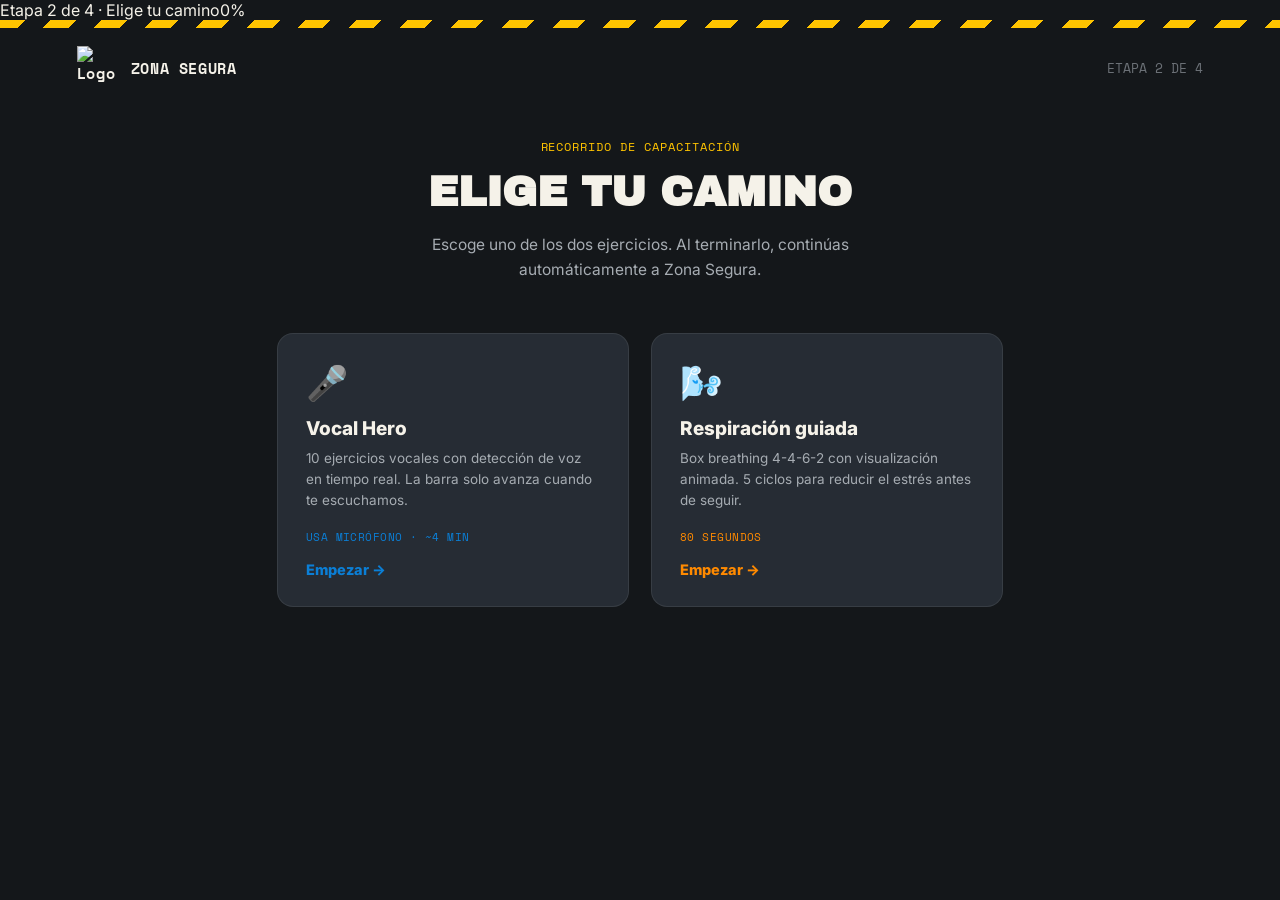
==== games/elegir.html @ a243d44f "feat: add journey engine (progress tracker, player identity, global score)" ====
<!DOCTYPE html>
<html lang="es">
<head>
<meta charset="UTF-8">
<meta name="viewport" content="width=device-width, initial-scale=1.0">
<title>Elige tu camino · Zona Segura</title>
<link rel="icon" type="image/png" href="../assets/images/logo-sena.png" />
<link rel="stylesheet" href="../styles/global-progress.css" />
<style>
@import url('https://fonts.googleapis.com/css2?family=Archivo+Black&family=Inter:wght@400;500;600;700;800&family=Space+Mono:wght@400;700&display=swap');

:root {
  --ink: #14171A;
  --ink-2: #1D2229;
  --ink-3: #262C34;
  --paper: #F5F2E9;
  --green: #39A900;
  --blue: #0B7FD6;
  --orange: #FF8A00;
  --yellow: #FFC400;
  --text-dim: #A6ACB2;
  --text-dim-2: #6B7076;
}

* { box-sizing: border-box; margin: 0; padding: 0; }
html { scroll-behavior: smooth; }
body { font-family: 'Inter', sans-serif; background: var(--ink); color: var(--paper); min-height: 100vh; }
a { color: inherit; text-decoration: none; }

.hazard-rule { height: 8px; width: 100%; background: repeating-linear-gradient(135deg, var(--yellow) 0 18px, var(--ink) 18px 36px); }

.nav { display: flex; align-items: center; justify-content: space-between; padding: 18px 6vw; }
.nav__brand { display: flex; align-items: center; gap: 10px; font-family: 'Space Mono', monospace; font-weight: 700; font-size: 15px; letter-spacing: 0.04em; }
.nav__logo { width: 44px; height: 44px; flex-shrink: 0; object-fit: contain; }
.nav__step { font-family: 'Space Mono', monospace; font-size: 12.5px; color: var(--text-dim-2); }

.wrap { max-width: 880px; margin: 0 auto; padding: 30px 6vw 100px; text-align: center; }

.eyebrow { font-family: 'Space Mono', monospace; font-size: 12px; letter-spacing: 0.08em; text-transform: uppercase; color: var(--yellow); margin-bottom: 14px; }
.title { font-family: 'Archivo Black', sans-serif; font-size: clamp(28px, 4.5vw, 42px); line-height: 1.1; text-transform: uppercase; }
.subtitle { margin: 18px auto 0; max-width: 520px; font-size: 15.5px; line-height: 1.6; color: var(--text-dim); }

.choices { margin-top: 50px; display: grid; grid-template-columns: repeat(2, minmax(0, 1fr)); gap: 22px; text-align: left; }

.choice { display: flex; flex-direction: column; background: var(--ink-3); border: 1px solid rgba(255,255,255,0.08); border-radius: 16px; padding: 28px; transition: transform 0.15s ease, border-color 0.15s ease; }
.choice:hover { transform: translateY(-3px); border-color: rgba(255,255,255,0.2); }

.choice__icon { font-size: 34px; margin-bottom: 14px; }
.choice__title { font-size: 19px; font-weight: 800; margin-bottom: 8px; }
.choice__text { font-size: 13.5px; line-height: 1.55; color: var(--text-dim); flex-grow: 1; }
.choice__tag { margin-top: 18px; font-family: 'Space Mono', monospace; font-size: 11px; letter-spacing: 0.04em; text-transform: uppercase; }

.choice.is-blue .choice__tag { color: var(--blue); }
.choice.is-orange .choice__tag { color: var(--orange); }

.choice__cta { margin-top: 16px; display: inline-flex; align-items: center; gap: 8px; font-weight: 800; font-size: 14.5px; }
.choice.is-blue .choice__cta { color: var(--blue); }
.choice.is-orange .choice__cta { color: var(--orange); }

@media (max-width: 640px) {
  .choices { grid-template-columns: 1fr; }
}
</style>
</head>
<body data-progress-stage="actividad">

<div class="hazard-rule"></div>

<nav class="nav">
  <div class="nav__brand">
    <img src="../assets/images/logo-sena.png" alt="Logo SENA" class="nav__logo" />
    ZONA SEGURA
  </div>
  <span class="nav__step">ETAPA 2 DE 4</span>
</nav>

<main class="wrap">
  <p class="eyebrow">Recorrido de capacitación</p>
  <h1 class="title">Elige tu camino</h1>
  <p class="subtitle">Escoge uno de los dos ejercicios. Al terminarlo, continúas automáticamente a Zona Segura.</p>

  <div class="choices">
    <a class="choice is-blue" href="vocal-hero.html">
      <div class="choice__icon" aria-hidden="true">🎤</div>
      <h2 class="choice__title">Vocal Hero</h2>
      <p class="choice__text">10 ejercicios vocales con detección de voz en tiempo real. La barra solo avanza cuando te escuchamos.</p>
      <span class="choice__tag">Usa micrófono · ~4 min</span>
      <span class="choice__cta">Empezar →</span>
    </a>

    <a class="choice is-orange" href="respiracion-guiada.html">
      <div class="choice__icon" aria-hidden="true">🌬️</div>
      <h2 class="choice__title">Respiración guiada</h2>
      <p class="choice__text">Box breathing 4-4-6-2 con visualización animada. 5 ciclos para reducir el estrés antes de seguir.</p>
      <span class="choice__tag">80 segundos</span>
      <span class="choice__cta">Empezar →</span>
    </a>
  </div>
</main>

<script src="../scripts/global-progress.js" defer></script>
</body>
</html>
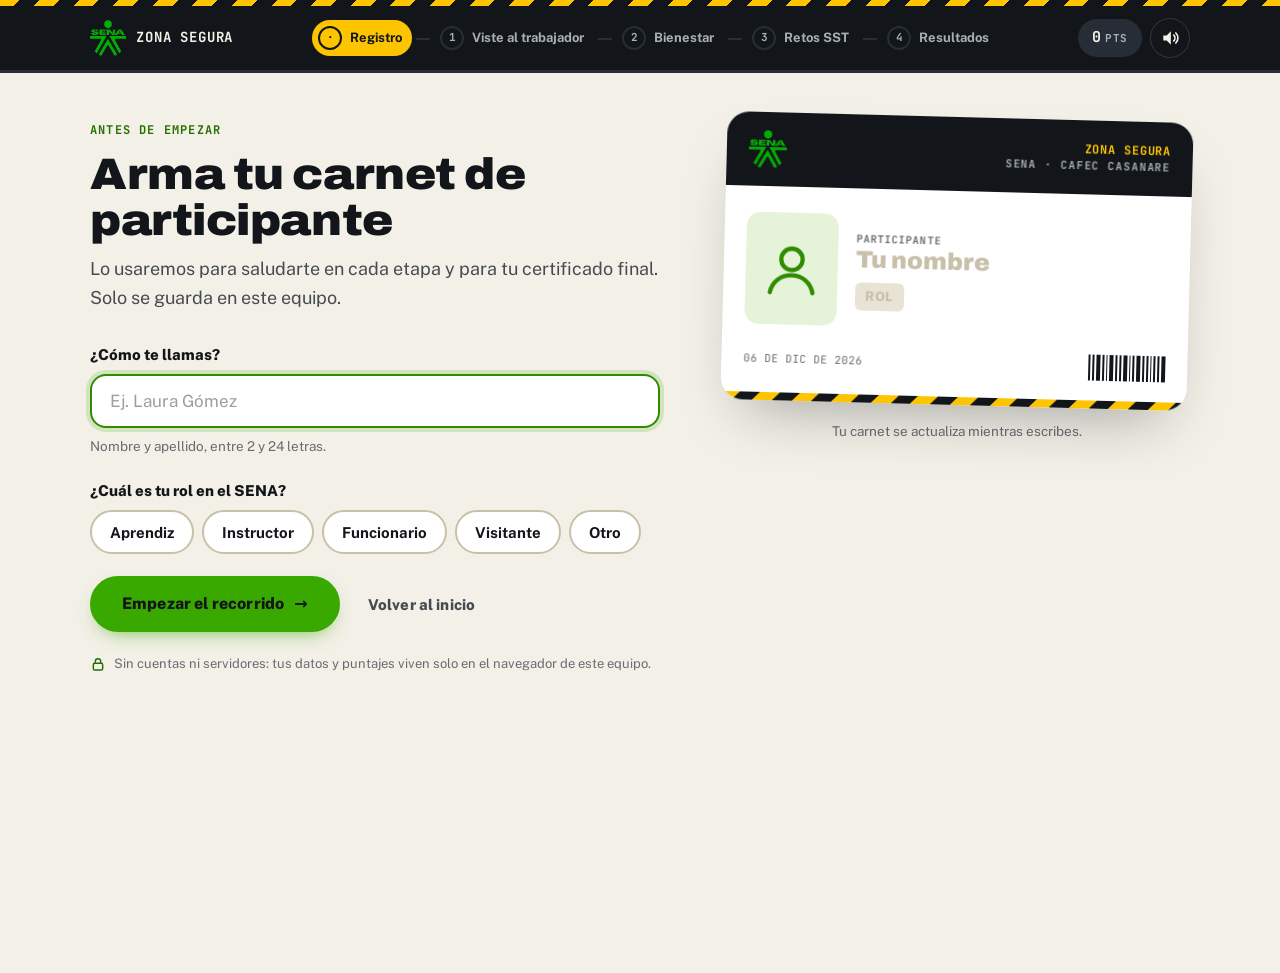
==== commit 0adde8ff: "feat: rediseño completo de la interfaz y la lógica del recorrido Sistema de diseño único, estado cen" ====
--- a/games/elegir.html
+++ b/games/elegir.html
@@ -1,103 +1,55 @@
 <!DOCTYPE html>
-<html lang="es">
+<html lang="es" data-base="../">
 <head>
-<meta charset="UTF-8">
-<meta name="viewport" content="width=device-width, initial-scale=1.0">
-<title>Elige tu camino · Zona Segura</title>
-<link rel="icon" type="image/png" href="../assets/images/logo-sena.png" />
-<link rel="stylesheet" href="../styles/global-progress.css" />
-<style>
-@import url('https://fonts.googleapis.com/css2?family=Archivo+Black&family=Inter:wght@400;500;600;700;800&family=Space+Mono:wght@400;700&display=swap');
+  <meta charset="UTF-8">
+  <meta name="viewport" content="width=device-width, initial-scale=1">
+  <title>Elige tu pausa · Zona Segura</title>
+  <meta name="theme-color" content="#12161b">
+  <link rel="icon" type="image/png" href="../assets/images/logo-sena.png">
+  <link rel="preconnect" href="https://fonts.googleapis.com">
+  <link rel="preconnect" href="https://fonts.gstatic.com" crossorigin>
+  <link rel="stylesheet" href="https://fonts.googleapis.com/css2?family=Archivo:wdth,wght@100..125,700..900&family=JetBrains+Mono:wght@500;700&family=Public+Sans:wght@400;600;700;800&display=swap">
+  <link rel="stylesheet" href="../css/app.css">
+  <link rel="stylesheet" href="../css/bienestar.css">
+</head>
+<body>
+  <div class="page">
+    <main class="page__main" id="main">
+      <span class="eyebrow">Etapa 2 · Bienestar</span>
+      <h1 class="h1" style="margin-top:10px" id="choose-title">Hora de una pausa activa</h1>
+      <p class="lead" style="margin-top:12px;max-width:62ch">El autocuidado también es seguridad. Elige <strong>uno</strong> de los dos ejercicios: ambos valen lo mismo en tu puntaje.</p>
 
-:root {
-  --ink: #14171A;
-  --ink-2: #1D2229;
-  --ink-3: #262C34;
-  --paper: #F5F2E9;
-  --green: #39A900;
-  --blue: #0B7FD6;
-  --orange: #FF8A00;
-  --yellow: #FFC400;
-  --text-dim: #A6ACB2;
-  --text-dim-2: #6B7076;
-}
+      <div class="choices">
+        <a class="card choice" href="vocal-hero.html">
+          <div class="choice__art" aria-hidden="true"><div class="bars"><i></i><i></i><i></i><i></i><i></i><i></i><i></i><i></i><i></i></div></div>
+          <div class="choice__body">
+            <h2 class="h2">Vocal Hero</h2>
+            <p>10 ejercicios cortos para calentar y cuidar tu voz. La barra solo avanza cuando el micrófono te escucha.</p>
+            <div class="choice__meta"><span class="chip chip--yellow">🎤 Usa micrófono</span><span class="chip">~4 min</span></div>
+            <span class="choice__go">Elegir Vocal Hero <svg viewBox="0 0 24 24" fill="none" stroke="currentColor" stroke-width="2.4" stroke-linecap="round" stroke-linejoin="round" aria-hidden="true"><path d="M5 12h14M13 6l6 6-6 6"/></svg></span>
+          </div>
+        </a>
 
-* { box-sizing: border-box; margin: 0; padding: 0; }
-html { scroll-behavior: smooth; }
-body { font-family: 'Inter', sans-serif; background: var(--ink); color: var(--paper); min-height: 100vh; }
-a { color: inherit; text-decoration: none; }
+        <a class="card choice" href="respiracion-guiada.html">
+          <div class="choice__art" aria-hidden="true"><div class="breath-art"></div></div>
+          <div class="choice__body">
+            <h2 class="h2">Respiración guiada</h2>
+            <p>5 ciclos de respiración cuadrada 4-4-6-2 para bajar el estrés antes de los retos finales.</p>
+            <div class="choice__meta"><span class="chip chip--green">🌿 Sin micrófono</span><span class="chip">80 segundos</span></div>
+            <span class="choice__go">Elegir Respiración <svg viewBox="0 0 24 24" fill="none" stroke="currentColor" stroke-width="2.4" stroke-linecap="round" stroke-linejoin="round" aria-hidden="true"><path d="M5 12h14M13 6l6 6-6 6"/></svg></span>
+          </div>
+        </a>
+      </div>
+    </main>
+  </div>
 
-.hazard-rule { height: 8px; width: 100%; background: repeating-linear-gradient(135deg, var(--yellow) 0 18px, var(--ink) 18px 36px); }
-
-.nav { display: flex; align-items: center; justify-content: space-between; padding: 18px 6vw; }
-.nav__brand { display: flex; align-items: center; gap: 10px; font-family: 'Space Mono', monospace; font-weight: 700; font-size: 15px; letter-spacing: 0.04em; }
-.nav__logo { width: 44px; height: 44px; flex-shrink: 0; object-fit: contain; }
-.nav__step { font-family: 'Space Mono', monospace; font-size: 12.5px; color: var(--text-dim-2); }
-
-.wrap { max-width: 880px; margin: 0 auto; padding: 30px 6vw 100px; text-align: center; }
-
-.eyebrow { font-family: 'Space Mono', monospace; font-size: 12px; letter-spacing: 0.08em; text-transform: uppercase; color: var(--yellow); margin-bottom: 14px; }
-.title { font-family: 'Archivo Black', sans-serif; font-size: clamp(28px, 4.5vw, 42px); line-height: 1.1; text-transform: uppercase; }
-.subtitle { margin: 18px auto 0; max-width: 520px; font-size: 15.5px; line-height: 1.6; color: var(--text-dim); }
-
-.choices { margin-top: 50px; display: grid; grid-template-columns: repeat(2, minmax(0, 1fr)); gap: 22px; text-align: left; }
-
-.choice { display: flex; flex-direction: column; background: var(--ink-3); border: 1px solid rgba(255,255,255,0.08); border-radius: 16px; padding: 28px; transition: transform 0.15s ease, border-color 0.15s ease; }
-.choice:hover { transform: translateY(-3px); border-color: rgba(255,255,255,0.2); }
-
-.choice__icon { font-size: 34px; margin-bottom: 14px; }
-.choice__title { font-size: 19px; font-weight: 800; margin-bottom: 8px; }
-.choice__text { font-size: 13.5px; line-height: 1.55; color: var(--text-dim); flex-grow: 1; }
-.choice__tag { margin-top: 18px; font-family: 'Space Mono', monospace; font-size: 11px; letter-spacing: 0.04em; text-transform: uppercase; }
-
-.choice.is-blue .choice__tag { color: var(--blue); }
-.choice.is-orange .choice__tag { color: var(--orange); }
-
-.choice__cta { margin-top: 16px; display: inline-flex; align-items: center; gap: 8px; font-weight: 800; font-size: 14.5px; }
-.choice.is-blue .choice__cta { color: var(--blue); }
-.choice.is-orange .choice__cta { color: var(--orange); }
-
-@media (max-width: 640px) {
-  .choices { grid-template-columns: 1fr; }
-}
-</style>
-</head>
-<body data-progress-stage="actividad">
-
-<div class="hazard-rule"></div>
-
-<nav class="nav">
-  <div class="nav__brand">
-    <img src="../assets/images/logo-sena.png" alt="Logo SENA" class="nav__logo" />
-    ZONA SEGURA
-  </div>
-  <span class="nav__step">ETAPA 2 DE 4</span>
-</nav>
-
-<main class="wrap">
-  <p class="eyebrow">Recorrido de capacitación</p>
-  <h1 class="title">Elige tu camino</h1>
-  <p class="subtitle">Escoge uno de los dos ejercicios. Al terminarlo, continúas automáticamente a Zona Segura.</p>
-
-  <div class="choices">
-    <a class="choice is-blue" href="vocal-hero.html">
-      <div class="choice__icon" aria-hidden="true">🎤</div>
-      <h2 class="choice__title">Vocal Hero</h2>
-      <p class="choice__text">10 ejercicios vocales con detección de voz en tiempo real. La barra solo avanza cuando te escuchamos.</p>
-      <span class="choice__tag">Usa micrófono · ~4 min</span>
-      <span class="choice__cta">Empezar →</span>
-    </a>
-
-    <a class="choice is-orange" href="respiracion-guiada.html">
-      <div class="choice__icon" aria-hidden="true">🌬️</div>
-      <h2 class="choice__title">Respiración guiada</h2>
-      <p class="choice__text">Box breathing 4-4-6-2 con visualización animada. 5 ciclos para reducir el estrés antes de seguir.</p>
-      <span class="choice__tag">80 segundos</span>
-      <span class="choice__cta">Empezar →</span>
-    </a>
-  </div>
-</main>
-
-<script src="../scripts/global-progress.js" defer></script>
+  <script src="../js/core.js"></script>
+  <script>
+    (function () {
+      if (!ZS.journey.mount('bienestar')) return;
+      var p = ZS.store.get().player;
+      if (p) document.getElementById('choose-title').textContent = 'Hora de una pausa activa, ' + p.name.split(' ')[0];
+    })();
+  </script>
 </body>
 </html>
--- a/css/app.css
+++ b/css/app.css
@@ -0,0 +1,558 @@
+/* ==========================================================
+   ZONA SEGURA · Sistema de diseño
+   Un solo lenguaje visual para todo el recorrido:
+   barra superior oscura (identidad SENA + franja de peligro),
+   superficies claras tipo "papel" para jugar y leer.
+   ========================================================== */
+
+:root {
+  /* Tinta y papel */
+  --ink: #12161b;
+  --ink-2: #1b2128;
+  --ink-3: #262d36;
+  --paper: #f3f0e7;
+  --paper-2: #e8e3d4;
+  --card: #ffffff;
+  --line: #ddd6c4;
+  --line-strong: #c9c0aa;
+
+  /* Texto */
+  --text: #12161b;
+  --text-2: #464b51;
+  --text-3: #686c71;
+  --text-inverse: #f3f0e7;
+  --text-inverse-2: #a9afb5;
+
+  /* Marca */
+  --green: #39a900;
+  --green-strong: #2f8c00;
+  --green-ink: #276f00;
+  --green-soft: #e5f3d8;
+  --yellow: #ffc400;
+  --yellow-soft: #fff3c7;
+  --yellow-ink: #7a5a00;
+
+  /* Estados */
+  --danger: #d1402f;
+  --danger-ink: #a12d1f;
+  --danger-soft: #fbe2dd;
+  --info: #0b6fbf;
+  --info-soft: #ddeefb;
+
+  /* Ejes SST (coinciden con sus íconos) */
+  --eje-mental: #23955a;
+  --eje-mental-soft: #dff3e8;
+  --eje-medicina: #0b6fbf;
+  --eje-medicina-soft: #ddeefb;
+  --eje-higiene: #d9690a;
+  --eje-higiene-soft: #fdead8;
+
+  /* Tipografía */
+  --font-display: 'Archivo', 'Arial Black', system-ui, sans-serif;
+  --font-body: 'Public Sans', system-ui, -apple-system, 'Segoe UI', sans-serif;
+  --font-mono: 'JetBrains Mono', ui-monospace, 'Cascadia Mono', Consolas, monospace;
+
+  /* Forma */
+  --r-sm: 10px;
+  --r-md: 16px;
+  --r-lg: 24px;
+  --r-pill: 999px;
+  --shadow-sm: 0 1px 2px rgba(18, 22, 27, 0.06), 0 1px 1px rgba(18, 22, 27, 0.04);
+  --shadow-md: 0 10px 30px -12px rgba(18, 22, 27, 0.22), 0 2px 6px rgba(18, 22, 27, 0.05);
+  --shadow-lg: 0 30px 60px -24px rgba(18, 22, 27, 0.35);
+  --ring: 0 0 0 3px var(--card), 0 0 0 5px var(--green-strong);
+
+  --topbar-h: 64px;
+  --gutter: clamp(16px, 4vw, 40px);
+  --maxw: 1180px;
+  --ease-out: cubic-bezier(0.22, 1, 0.36, 1);
+  --ease-expo: cubic-bezier(0.16, 1, 0.3, 1);
+}
+
+/* ---------- Base ---------- */
+*, *::before, *::after { box-sizing: border-box; }
+* { margin: 0; }
+html { -webkit-text-size-adjust: 100%; }
+body {
+  font-family: var(--font-body);
+  font-size: 16px;
+  line-height: 1.55;
+  color: var(--text);
+  background: var(--paper);
+  min-height: 100vh;
+  min-height: 100dvh;
+  -webkit-font-smoothing: antialiased;
+  text-rendering: optimizeLegibility;
+}
+img, svg { display: block; max-width: 100%; }
+button, input { font: inherit; color: inherit; }
+button { cursor: pointer; }
+a { color: inherit; }
+[hidden] { display: none !important; }
+:focus-visible { outline: none; box-shadow: var(--ring); border-radius: var(--r-sm); }
+[tabindex='-1']:focus { outline: none; box-shadow: none; }
+::selection { background: var(--yellow); color: var(--ink); }
+
+.sr-only {
+  position: absolute; width: 1px; height: 1px; padding: 0; margin: -1px;
+  overflow: hidden; clip: rect(0 0 0 0); white-space: nowrap; border: 0;
+}
+.skip-link {
+  position: absolute; left: 12px; top: -60px; z-index: 100;
+  background: var(--yellow); color: var(--ink); font-weight: 800;
+  padding: 10px 16px; border-radius: var(--r-sm); text-decoration: none;
+}
+.skip-link:focus { top: 12px; }
+
+/* ---------- Tipografía ---------- */
+.display {
+  font-family: var(--font-display);
+  font-weight: 900;
+  font-stretch: 112%;
+  line-height: 0.98;
+  letter-spacing: -0.015em;
+  text-transform: uppercase;
+}
+.h1 { font-family: var(--font-display); font-weight: 900; font-stretch: 108%; font-size: clamp(28px, 4.2vw, 44px); line-height: 1.04; letter-spacing: -0.01em; }
+.h2 { font-family: var(--font-display); font-weight: 800; font-stretch: 105%; font-size: clamp(22px, 2.6vw, 28px); line-height: 1.12; }
+.h3 { font-family: var(--font-display); font-weight: 800; font-size: 18px; line-height: 1.2; }
+.lead { font-size: clamp(16px, 1.6vw, 18px); color: var(--text-2); line-height: 1.6; }
+.muted { color: var(--text-3); }
+.eyebrow {
+  font-family: var(--font-mono);
+  font-size: 12px;
+  font-weight: 700;
+  letter-spacing: 0.1em;
+  text-transform: uppercase;
+  color: var(--green-ink);
+}
+.mono { font-family: var(--font-mono); }
+.tabular { font-variant-numeric: tabular-nums; }
+
+/* ---------- Franja de peligro ---------- */
+.hazard {
+  height: 6px;
+  background: repeating-linear-gradient(135deg, var(--yellow) 0 14px, var(--ink) 14px 28px);
+}
+
+/* ---------- Botones ---------- */
+.btn {
+  --btn-bg: var(--card);
+  --btn-fg: var(--text);
+  --btn-bd: var(--line-strong);
+  display: inline-flex;
+  align-items: center;
+  justify-content: center;
+  gap: 10px;
+  min-height: 46px;
+  padding: 0 22px;
+  border-radius: var(--r-pill);
+  border: 2px solid var(--btn-bd);
+  background: var(--btn-bg);
+  color: var(--btn-fg);
+  font-weight: 800;
+  font-size: 15px;
+  letter-spacing: 0.01em;
+  text-decoration: none;
+  white-space: nowrap;
+  user-select: none;
+  transition: transform 0.16s var(--ease-out), background-color 0.16s, border-color 0.16s, box-shadow 0.16s, color 0.16s;
+}
+.btn:hover { transform: translateY(-1px); }
+.btn:active { transform: translateY(1px) scale(0.98); }
+.btn:focus-visible { border-radius: var(--r-pill); }
+.btn[disabled], .btn[aria-disabled='true'] { opacity: 0.45; cursor: not-allowed; transform: none; box-shadow: none; }
+.btn svg { width: 18px; height: 18px; flex-shrink: 0; }
+
+.btn--primary { --btn-bg: var(--green); --btn-fg: var(--ink); --btn-bd: var(--green); box-shadow: 0 8px 20px -10px rgba(57, 169, 0, 0.8); }
+.btn--primary:hover { --btn-bg: #42bd00; --btn-bd: #42bd00; }
+.btn--dark { --btn-bg: var(--ink); --btn-fg: var(--text-inverse); --btn-bd: var(--ink); }
+.btn--dark:hover { --btn-bg: var(--ink-3); --btn-bd: var(--ink-3); }
+.btn--yellow { --btn-bg: var(--yellow); --btn-fg: var(--ink); --btn-bd: var(--yellow); }
+.btn--ghost { --btn-bg: transparent; --btn-bd: transparent; --btn-fg: var(--text-2); padding: 0 14px; }
+.btn--ghost:hover { --btn-bg: var(--paper-2); }
+.btn--lg { min-height: 56px; padding: 0 30px; font-size: 16px; }
+.btn--sm { min-height: 38px; padding: 0 16px; font-size: 14px; }
+.btn--block { width: 100%; }
+
+.icon-btn {
+  display: inline-grid;
+  place-items: center;
+  width: 40px; height: 40px;
+  border-radius: 50%;
+  border: 1px solid rgba(255, 255, 255, 0.14);
+  background: transparent;
+  color: var(--text-inverse);
+  transition: background-color 0.15s;
+}
+.icon-btn:hover { background: rgba(255, 255, 255, 0.08); }
+.icon-btn svg { width: 20px; height: 20px; }
+.icon-btn:focus-visible { border-radius: 50%; box-shadow: 0 0 0 3px var(--ink), 0 0 0 5px var(--yellow); }
+
+/* ---------- Superficies ---------- */
+.card {
+  background: var(--card);
+  border: 1px solid var(--line);
+  border-radius: var(--r-lg);
+  box-shadow: var(--shadow-sm);
+}
+.card--pad { padding: clamp(20px, 3.2vw, 36px); }
+.chip {
+  display: inline-flex; align-items: center; gap: 6px;
+  padding: 5px 12px;
+  border-radius: var(--r-pill);
+  background: var(--paper-2);
+  color: var(--text-2);
+  font-size: 13px; font-weight: 700;
+  white-space: nowrap;
+}
+.chip--green { background: var(--green-soft); color: var(--green-ink); }
+.chip--yellow { background: var(--yellow-soft); color: var(--yellow-ink); }
+.chip--danger { background: var(--danger-soft); color: var(--danger-ink); }
+.chip--info { background: var(--info-soft); color: var(--info); }
+
+/* ---------- Layout de página ---------- */
+.page { min-height: 100vh; min-height: 100dvh; display: flex; flex-direction: column; }
+.page__main { flex: 1; width: 100%; max-width: var(--maxw); margin: 0 auto; padding: clamp(20px, 4vw, 44px) var(--gutter) 64px; }
+.page__main--narrow { max-width: 760px; }
+
+/* ==========================================================
+   BARRA SUPERIOR DEL RECORRIDO
+   ========================================================== */
+.topbar {
+  position: sticky; top: 0; z-index: 50;
+  background: var(--ink);
+  color: var(--text-inverse);
+}
+.topbar__inner {
+  max-width: var(--maxw);
+  margin: 0 auto;
+  height: var(--topbar-h);
+  padding: 0 var(--gutter);
+  display: flex;
+  align-items: center;
+  gap: 18px;
+}
+.brand {
+  display: inline-flex; align-items: center; gap: 10px;
+  text-decoration: none;
+  font-family: var(--font-mono);
+  font-weight: 700; font-size: 14px; letter-spacing: 0.06em;
+  flex-shrink: 0;
+}
+.brand img { width: 36px; height: 36px; object-fit: contain; }
+
+.stepper {
+  flex: 1;
+  display: flex;
+  justify-content: center;
+  list-style: none;
+  padding: 0;
+  gap: 4px;
+  min-width: 0;
+}
+.stepper__item {
+  display: flex; align-items: center; gap: 8px;
+  font-size: 13px; font-weight: 700;
+  color: var(--text-inverse-2);
+  padding: 6px 10px 6px 6px;
+  border-radius: var(--r-pill);
+  white-space: nowrap;
+}
+.stepper { gap: 22px; }
+.stepper__item { position: relative; }
+.stepper__item + .stepper__item::before {
+  content: '';
+  position: absolute;
+  left: -18px; top: 50%;
+  width: 14px; height: 2px;
+  background: var(--ink-3);
+}
+.stepper__dot {
+  width: 24px; height: 24px; border-radius: 50%;
+  display: grid; place-items: center;
+  font-family: var(--font-mono); font-size: 11px;
+  border: 2px solid var(--ink-3);
+  color: var(--text-inverse-2);
+  flex-shrink: 0;
+}
+.stepper__item.is-done { color: var(--text-inverse); }
+.stepper__item.is-done .stepper__dot { background: var(--green); border-color: var(--green); color: var(--ink); }
+.stepper__item.is-done + .stepper__item::before { background: var(--green); }
+.stepper__item.is-current { color: var(--ink); background: var(--yellow); }
+.stepper__item.is-current .stepper__dot { border-color: var(--ink); color: var(--ink); background: transparent; }
+
+.topbar__compact { display: none; flex: 1; min-width: 0; }
+.topbar__compact-label { font-size: 13px; font-weight: 700; white-space: nowrap; overflow: hidden; text-overflow: ellipsis; }
+.topbar__compact-label span { color: var(--text-inverse-2); font-family: var(--font-mono); font-weight: 700; font-size: 11px; letter-spacing: 0.08em; display: block; }
+
+.topbar__tools { display: flex; align-items: center; gap: 8px; flex-shrink: 0; }
+.score-pill {
+  display: inline-flex; align-items: baseline; gap: 4px;
+  padding: 7px 14px;
+  border-radius: var(--r-pill);
+  background: var(--ink-3);
+  font-family: var(--font-mono);
+  font-weight: 700;
+  font-size: 15px;
+  font-variant-numeric: tabular-nums;
+}
+.score-pill small { font-size: 11px; color: var(--text-inverse-2); letter-spacing: 0.06em; }
+.score-pill.is-bump { animation: pill-bump 0.5s var(--ease-expo); }
+@keyframes pill-bump { 40% { transform: scale(1.14); background: var(--green); color: var(--ink); } }
+
+.topbar__progress { height: 3px; background: var(--ink-3); }
+.topbar__progress-fill { height: 100%; background: linear-gradient(90deg, var(--green), var(--yellow)); transform-origin: left; transform: scaleX(var(--p, 0)); transition: transform 0.6s var(--ease-out); }
+
+@media (max-width: 960px) {
+  .stepper { display: none; }
+  .topbar__compact { display: block; }
+  .brand span { display: none; }
+}
+
+/* ==========================================================
+   MÓDULOS: cabecera de módulo, pantallas, HUD
+   ========================================================== */
+.module-head {
+  display: flex; align-items: flex-end; justify-content: space-between;
+  gap: 16px 24px; flex-wrap: wrap;
+  margin-bottom: clamp(18px, 3vw, 28px);
+}
+.module-head__text { min-width: 0; }
+.module-head__text .eyebrow { margin-bottom: 8px; display: block; }
+.module-head__text p { margin-top: 8px; color: var(--text-2); max-width: 60ch; }
+
+.screen { animation: screen-in 0.45s var(--ease-out) both; }
+@keyframes screen-in { from { opacity: 0; transform: translateY(12px); } }
+
+/* Intro de módulo */
+.intro-card {
+  display: grid;
+  grid-template-columns: minmax(0, 1.15fr) minmax(0, 1fr);
+  gap: clamp(20px, 4vw, 48px);
+  align-items: center;
+}
+.intro-card__art {
+  border-radius: var(--r-lg);
+  background: var(--ink);
+  min-height: 300px;
+  position: relative;
+  overflow: hidden;
+  display: grid;
+  place-items: center;
+  color: var(--text-inverse);
+}
+.how {
+  list-style: none; padding: 0;
+  display: grid; gap: 12px;
+  margin: 22px 0 28px;
+  counter-reset: how;
+}
+.how li {
+  counter-increment: how;
+  display: grid;
+  grid-template-columns: 34px 1fr;
+  gap: 12px;
+  align-items: start;
+  color: var(--text-2);
+}
+.how li::before {
+  content: counter(how);
+  width: 34px; height: 34px;
+  border-radius: 50%;
+  background: var(--ink);
+  color: var(--yellow);
+  font-family: var(--font-mono);
+  font-weight: 700;
+  font-size: 14px;
+  display: grid; place-items: center;
+}
+.how strong { color: var(--text); display: block; }
+.actions { display: flex; gap: 12px; flex-wrap: wrap; align-items: center; }
+
+@media (max-width: 820px) {
+  .intro-card { grid-template-columns: 1fr; }
+  .intro-card__art { min-height: 200px; order: -1; }
+}
+
+/* HUD (marcador durante el juego) */
+.hud {
+  display: flex; align-items: center; gap: 10px; flex-wrap: wrap;
+}
+.hud__item {
+  display: flex; flex-direction: column;
+  padding: 8px 16px;
+  background: var(--card);
+  border: 1px solid var(--line);
+  border-radius: var(--r-md);
+  min-width: 86px;
+}
+.hud__label { font-family: var(--font-mono); font-size: 10.5px; font-weight: 700; letter-spacing: 0.1em; text-transform: uppercase; color: var(--text-3); }
+.hud__value { font-family: var(--font-display); font-weight: 800; font-size: 22px; line-height: 1.15; font-variant-numeric: tabular-nums; }
+
+.lives { display: flex; gap: 3px; }
+.lives svg { width: 20px; height: 20px; color: var(--danger); transition: transform 0.3s var(--ease-expo), opacity 0.3s, color 0.3s; }
+.lives svg.is-lost { color: var(--line-strong); opacity: 0.55; transform: scale(0.82); }
+.lives svg.is-losing { animation: life-lose 0.5s var(--ease-out); }
+@keyframes life-lose { 30% { transform: scale(1.5) rotate(-12deg); } }
+
+/* Barra de avance */
+.meter { height: 10px; border-radius: var(--r-pill); background: var(--paper-2); overflow: hidden; }
+.meter__fill { height: 100%; border-radius: inherit; background: var(--green); transform-origin: left; transform: scaleX(var(--p, 0)); transition: transform 0.4s var(--ease-out); }
+.meter--sm { height: 6px; }
+
+/* Feedback (aciertos y errores) */
+.feedback {
+  display: flex; gap: 14px; align-items: flex-start;
+  padding: 14px 18px;
+  border-radius: var(--r-md);
+  border: 1px solid;
+  animation: feedback-in 0.35s var(--ease-out);
+}
+@keyframes feedback-in { from { opacity: 0; transform: translateY(6px); } }
+.feedback__icon { width: 28px; height: 28px; border-radius: 50%; display: grid; place-items: center; flex-shrink: 0; color: #fff; }
+.feedback__icon svg { width: 16px; height: 16px; }
+.feedback__title { font-weight: 800; }
+.feedback__text { color: var(--text-2); font-size: 15px; }
+.feedback--ok { background: var(--green-soft); border-color: #bfe0a5; }
+.feedback--ok .feedback__icon { background: var(--green-strong); }
+.feedback--bad { background: var(--danger-soft); border-color: #f1bdb4; }
+.feedback--bad .feedback__icon { background: var(--danger); }
+.feedback--info { background: var(--yellow-soft); border-color: #f2dc8d; }
+.feedback--info .feedback__icon { background: var(--yellow-ink); }
+
+/* Resultado de módulo */
+.result {
+  max-width: 720px;
+  margin: 0 auto;
+  text-align: center;
+}
+.result__badge {
+  width: 88px; height: 88px;
+  margin: 0 auto 18px;
+  border-radius: 28px;
+  display: grid; place-items: center;
+  background: var(--ink);
+  color: var(--yellow);
+  transform: rotate(-4deg);
+  box-shadow: var(--shadow-md);
+}
+.result__badge svg { width: 46px; height: 46px; }
+.result__points {
+  margin: 26px auto 8px;
+  font-family: var(--font-display);
+  font-weight: 900;
+  font-stretch: 112%;
+  font-size: clamp(56px, 10vw, 88px);
+  line-height: 1;
+  font-variant-numeric: tabular-nums;
+}
+.result__points small { font-size: 0.32em; color: var(--text-3); font-weight: 800; letter-spacing: 0.02em; }
+.stats {
+  display: grid;
+  grid-template-columns: repeat(auto-fit, minmax(100px, 1fr));
+  gap: 12px;
+  margin: 26px 0;
+}
+.stat {
+  background: var(--card);
+  border: 1px solid var(--line);
+  border-radius: var(--r-md);
+  padding: 14px 16px;
+  text-align: left;
+}
+.stat__value { font-family: var(--font-display); font-weight: 800; font-size: 26px; line-height: 1.1; font-variant-numeric: tabular-nums; }
+.stat__label { font-size: 13px; color: var(--text-3); font-weight: 600; }
+@media (max-width: 480px) { .stat { padding: 12px; } .stat__value { font-size: 21px; } .stat__label { font-size: 12px; } }
+.result .actions { justify-content: center; margin-top: 8px; }
+
+/* ==========================================================
+   DIÁLOGO / HOJA
+   ========================================================== */
+.dialog {
+  margin: auto;
+  border: none;
+  padding: 0;
+  border-radius: var(--r-lg);
+  background: var(--card);
+  color: var(--text);
+  width: min(560px, calc(100vw - 32px));
+  max-height: calc(100dvh - 48px);
+  box-shadow: var(--shadow-lg);
+}
+.dialog::backdrop { background: rgba(18, 22, 27, 0.6); backdrop-filter: blur(3px); }
+.dialog[open] { animation: dialog-in 0.3s var(--ease-out); }
+@keyframes dialog-in { from { opacity: 0; transform: translateY(16px) scale(0.98); } }
+.dialog__body { padding: 26px 26px 8px; }
+.dialog__body p { color: var(--text-2); margin-top: 8px; }
+.dialog__foot { display: flex; gap: 10px; justify-content: flex-end; padding: 18px 26px 24px; flex-wrap: wrap; }
+
+@media (max-width: 600px) {
+  .dialog.dialog--sheet {
+    margin: auto 0 0;
+    width: 100vw;
+    max-width: 100vw;
+    border-radius: var(--r-lg) var(--r-lg) 0 0;
+  }
+  .dialog.dialog--sheet[open] { animation: sheet-in 0.35s var(--ease-out); }
+  @keyframes sheet-in { from { transform: translateY(40%); opacity: 0; } }
+}
+
+/* ==========================================================
+   AVISOS FLOTANTES Y CONFETI
+   ========================================================== */
+.toasts {
+  position: fixed; left: 50%; bottom: 24px; z-index: 90;
+  transform: translateX(-50%);
+  display: flex; flex-direction: column; gap: 8px; align-items: center;
+  pointer-events: none;
+  width: max-content;
+  max-width: calc(100vw - 32px);
+}
+.toast {
+  background: var(--ink);
+  color: var(--text-inverse);
+  padding: 12px 18px;
+  border-radius: var(--r-pill);
+  font-weight: 700;
+  font-size: 14px;
+  box-shadow: var(--shadow-md);
+  animation: toast-in 0.35s var(--ease-expo), toast-out 0.3s ease-in forwards 2.4s;
+}
+.toast--ok { background: var(--green); color: var(--ink); }
+.toast--bad { background: var(--danger); color: #fff; }
+@keyframes toast-in { from { opacity: 0; transform: translateY(16px) scale(0.9); } }
+@keyframes toast-out { to { opacity: 0; transform: translateY(8px); } }
+
+.float-points {
+  position: fixed; z-index: 95; pointer-events: none;
+  font-family: var(--font-display); font-weight: 900; font-size: 26px;
+  color: var(--green-strong);
+  text-shadow: 0 2px 0 #fff, 0 0 12px rgba(255, 255, 255, 0.9);
+  animation: float-up 1s var(--ease-out) forwards;
+}
+.float-points--bad { color: var(--danger); }
+@keyframes float-up { to { opacity: 0; transform: translateY(-60px) scale(1.15); } }
+
+.confetti-layer { position: fixed; inset: 0; pointer-events: none; z-index: 96; overflow: hidden; }
+
+/* ==========================================================
+   PIE
+   ========================================================== */
+.foot {
+  border-top: 1px solid var(--line);
+  padding: 18px var(--gutter);
+  font-size: 13px;
+  color: var(--text-3);
+  text-align: center;
+}
+
+/* ---------- Movimiento reducido ---------- */
+@media (prefers-reduced-motion: reduce) {
+  *, *::before, *::after {
+    animation-duration: 0.01ms !important;
+    animation-iteration-count: 1 !important;
+    transition-duration: 0.01ms !important;
+    scroll-behavior: auto !important;
+  }
+}
--- a/css/bienestar.css
+++ b/css/bienestar.css
@@ -0,0 +1,153 @@
+/* ==========================================================
+   Etapa 2 · Bienestar (elección, Vocal Hero, Respiración)
+   ========================================================== */
+.choices { display: grid; grid-template-columns: repeat(2, minmax(0, 1fr)); gap: 20px; margin-top: 32px; }
+.choice {
+  position: relative;
+  display: flex; flex-direction: column;
+  padding: 0;
+  overflow: hidden;
+  text-decoration: none;
+  transition: transform 0.25s var(--ease-out), box-shadow 0.25s, border-color 0.25s;
+}
+.choice:hover { transform: translateY(-4px); box-shadow: var(--shadow-md); border-color: var(--line-strong); }
+.choice:focus-visible { border-radius: var(--r-lg); }
+.choice__art { height: 180px; background: var(--ink); display: grid; place-items: center; position: relative; overflow: hidden; }
+.choice__body { padding: 24px 26px 26px; display: flex; flex-direction: column; gap: 10px; flex: 1; }
+.choice__body p { color: var(--text-2); }
+.choice__meta { display: flex; gap: 8px; flex-wrap: wrap; margin-top: auto; padding-top: 8px; }
+.choice__go { margin-top: 14px; display: inline-flex; align-items: center; gap: 8px; font-weight: 800; color: var(--green-ink); }
+.choice__go svg { width: 18px; height: 18px; transition: transform 0.2s var(--ease-out); }
+.choice:hover .choice__go svg { transform: translateX(4px); }
+
+/* Arte: barras de voz */
+.bars { display: flex; align-items: center; gap: 6px; height: 90px; }
+.bars i { width: 10px; height: 100%; border-radius: 6px; background: var(--green); transform: scaleY(0.18); animation: bar 1.1s ease-in-out infinite; }
+.bars i:nth-child(odd) { background: var(--yellow); }
+.bars i:nth-child(1) { animation-delay: -0.9s; } .bars i:nth-child(2) { animation-delay: -0.2s; }
+.bars i:nth-child(3) { animation-delay: -0.6s; } .bars i:nth-child(4) { animation-delay: -0.4s; }
+.bars i:nth-child(5) { animation-delay: -0.8s; } .bars i:nth-child(6) { animation-delay: -0.1s; }
+.bars i:nth-child(7) { animation-delay: -0.5s; } .bars i:nth-child(8) { animation-delay: -0.3s; }
+.bars i:nth-child(9) { animation-delay: -0.7s; }
+@keyframes bar { 0%, 100% { transform: scaleY(0.18); } 50% { transform: scaleY(1); } }
+
+/* Arte: círculo de respiración */
+.breath-art { width: 120px; height: 120px; border-radius: 50%; background: radial-gradient(circle at 35% 30%, #9be36a, var(--green) 55%, var(--green-strong)); animation: breath-art 8s ease-in-out infinite; box-shadow: 0 0 0 14px rgba(57, 169, 0, 0.15), 0 0 0 30px rgba(57, 169, 0, 0.07); }
+@keyframes breath-art { 0%, 100% { transform: scale(0.62); } 40%, 55% { transform: scale(1); } }
+
+@media (max-width: 760px) { .choices { grid-template-columns: 1fr; } .choice__art { height: 130px; } }
+
+/* ==========================================================
+   Vocal Hero
+   ========================================================== */
+.vh-layout { display: grid; grid-template-columns: minmax(0, 1fr) 300px; gap: 20px; align-items: start; }
+.vh-main { padding: clamp(22px, 4vw, 40px); text-align: center; }
+.vh-group { display: inline-flex; }
+.vh-name { margin-top: 12px; }
+.vh-tip { margin: 10px auto 0; max-width: 46ch; color: var(--text-2); }
+.vh-sound {
+  margin: 28px auto 6px;
+  font-family: var(--font-display); font-weight: 900; font-stretch: 125%;
+  font-size: clamp(54px, 11vw, 112px);
+  line-height: 1;
+  letter-spacing: 0.04em;
+  color: var(--paper-2);
+  position: relative;
+  display: flex; justify-content: center; gap: 0.25em; flex-wrap: wrap;
+  transition: color 0.3s;
+}
+.vh-sound.is-live { color: var(--ink); }
+.vh-sound span { transition: color 0.2s, transform 0.2s var(--ease-out); }
+.vh-sound .is-active { color: var(--green-strong); transform: scale(1.12); }
+.vh-sound .is-done { color: var(--text-3); }
+.vh-phase { min-height: 28px; font-weight: 800; color: var(--text-2); }
+.vh-phase.is-voice { color: var(--green-ink); }
+.vh-phase.is-silent { color: var(--yellow-ink); }
+
+.vh-ring { position: relative; width: 190px; height: 190px; margin: 18px auto 8px; }
+.vh-ring svg { width: 100%; height: 100%; transform: rotate(-90deg); }
+.vh-ring circle { fill: none; stroke-width: 14; }
+.vh-ring .track { stroke: var(--paper-2); }
+.vh-ring .prog { stroke: var(--green); stroke-linecap: round; transition: stroke-dashoffset 0.12s linear; }
+.vh-ring__center { position: absolute; inset: 0; display: grid; place-content: center; text-align: center; }
+.vh-ring__pct { font-family: var(--font-display); font-weight: 900; font-size: 44px; line-height: 1; font-variant-numeric: tabular-nums; }
+.vh-ring__sub { font-size: 13px; color: var(--text-3); font-weight: 700; }
+.vh-countdown { font-family: var(--font-display); font-weight: 900; font-size: 64px; color: var(--ink); }
+
+.vu { display: flex; align-items: center; gap: 12px; max-width: 360px; margin: 18px auto 0; }
+.vu__label { font-family: var(--font-mono); font-size: 11px; font-weight: 700; letter-spacing: 0.08em; color: var(--text-3); }
+.vu__track { position: relative; flex: 1; height: 12px; border-radius: 6px; background: var(--paper-2); overflow: hidden; }
+.vu__fill { position: absolute; inset: 0; background: linear-gradient(90deg, var(--green), var(--yellow) 75%, var(--danger)); transform-origin: left; transform: scaleX(var(--p, 0)); transition: transform 0.08s linear; }
+.vu__thr { position: absolute; top: -3px; bottom: -3px; width: 2px; background: var(--ink); left: var(--t, 20%); }
+
+.vh-controls { margin-top: 26px; display: flex; gap: 10px; justify-content: center; flex-wrap: wrap; }
+
+.vh-side { padding: 18px; }
+.vh-list { list-style: none; padding: 0; display: grid; gap: 4px; margin-top: 12px; }
+.vh-list li { display: grid; grid-template-columns: 24px 1fr auto; gap: 10px; align-items: center; padding: 8px 10px; border-radius: 10px; font-size: 14px; font-weight: 600; color: var(--text-3); }
+.vh-list li .dot { width: 22px; height: 22px; border-radius: 50%; border: 2px solid var(--line-strong); display: grid; place-items: center; font-size: 11px; font-weight: 900; }
+.vh-list li.is-current { background: var(--yellow-soft); color: var(--text); }
+.vh-list li.is-current .dot { border-color: var(--ink); }
+.vh-list li.is-done { color: var(--text); }
+.vh-list li.is-done .dot { background: var(--green); border-color: var(--green); color: var(--ink); }
+.vh-list li.is-skipped .dot { background: var(--paper-2); }
+.vh-list li .pts { font-family: var(--font-mono); font-size: 12px; color: var(--green-ink); }
+
+.calib { text-align: center; padding: clamp(28px, 5vw, 48px); max-width: 620px; margin: 0 auto; }
+.calib .vu { margin-top: 28px; }
+.mic-icon { width: 84px; height: 84px; margin: 0 auto 18px; border-radius: 50%; background: var(--ink); color: var(--yellow); display: grid; place-items: center; }
+.mic-icon svg { width: 40px; height: 40px; }
+.mic-icon.is-listening { animation: listen 1.4s ease-in-out infinite; }
+@keyframes listen { 50% { box-shadow: 0 0 0 16px rgba(255, 196, 0, 0.18); } }
+
+@media (max-width: 900px) {
+  .vh-layout { grid-template-columns: 1fr; }
+  .vh-side { order: 2; }
+}
+
+/* ==========================================================
+   Respiración guiada
+   ========================================================== */
+.rg-stage { padding: clamp(22px, 4vw, 40px); text-align: center; position: relative; overflow: hidden; }
+.rg-top { display: flex; justify-content: space-between; gap: 12px; flex-wrap: wrap; align-items: center; }
+.rg-orb-wrap { position: relative; width: min(380px, 78vw); aspect-ratio: 1; margin: 22px auto 10px; display: grid; place-items: center; }
+.rg-ring { position: absolute; inset: 0; transform: rotate(-90deg); }
+.rg-ring circle { fill: none; stroke-width: 6; }
+.rg-ring .track { stroke: var(--paper-2); }
+.rg-ring .prog { stroke: var(--ink); stroke-linecap: round; }
+.rg-orb {
+  position: absolute; inset: 9%;
+  border-radius: 50%;
+  background: radial-gradient(circle at 34% 28%, #b8f08e, var(--green) 52%, var(--green-strong));
+  box-shadow: 0 30px 60px -20px rgba(47, 140, 0, 0.6), inset 0 -18px 40px rgba(0, 0, 0, 0.12);
+  transform: scale(var(--s, 0.45));
+  will-change: transform;
+}
+.rg-orb.is-hold { background: radial-gradient(circle at 34% 28%, #fff1b0, var(--yellow) 55%, #e0a800); box-shadow: 0 30px 60px -20px rgba(224, 168, 0, 0.6); }
+.rg-orb.is-exhale { background: radial-gradient(circle at 34% 28%, #a9d8ff, #3a95dd 55%, var(--info)); box-shadow: 0 30px 60px -20px rgba(11, 111, 191, 0.55); }
+.rg-orb.is-rest { background: radial-gradient(circle at 34% 28%, #e8e3d4, #c9c0aa 60%, #a99f86); box-shadow: none; }
+.rg-center { position: relative; z-index: 1; color: var(--ink); text-shadow: 0 1px 0 rgba(255, 255, 255, 0.4); }
+.rg-phase { font-family: var(--font-display); font-weight: 900; font-stretch: 112%; font-size: clamp(30px, 6vw, 44px); text-transform: uppercase; line-height: 1; }
+.rg-count { font-family: var(--font-display); font-weight: 900; font-size: clamp(56px, 12vw, 84px); line-height: 1; font-variant-numeric: tabular-nums; }
+.rg-hint { min-height: 26px; color: var(--text-2); font-weight: 700; margin-top: 6px; }
+
+.rg-timeline { display: flex; gap: 4px; max-width: 480px; margin: 22px auto 0; }
+.rg-timeline span { height: 8px; border-radius: 4px; background: var(--paper-2); position: relative; overflow: hidden; }
+.rg-timeline span i { position: absolute; inset: 0; transform-origin: left; transform: scaleX(var(--p, 0)); background: var(--ink); }
+.rg-timeline-labels { display: flex; gap: 4px; max-width: 480px; margin: 6px auto 0; font-size: 12px; font-weight: 700; color: var(--text-3); }
+.rg-timeline-labels span { text-align: left; }
+.rg-timeline-labels .is-on { color: var(--text); }
+
+.rg-cycles { display: flex; gap: 8px; justify-content: center; margin-top: 18px; }
+.rg-cycles i { width: 12px; height: 12px; border-radius: 50%; border: 2px solid var(--line-strong); }
+.rg-cycles i.is-done { background: var(--green); border-color: var(--green); }
+.rg-cycles i.is-current { border-color: var(--ink); background: var(--yellow); }
+.rg-controls { margin-top: 24px; display: flex; gap: 10px; justify-content: center; flex-wrap: wrap; }
+.rg-paused { position: absolute; inset: 0; background: rgba(243, 240, 231, 0.86); backdrop-filter: blur(2px); display: grid; place-content: center; gap: 14px; z-index: 3; text-align: center; }
+
+.phases-legend { display: grid; grid-template-columns: repeat(4, 1fr); gap: 8px; margin: 22px 0 26px; }
+.phases-legend li { list-style: none; background: var(--paper); border-radius: var(--r-md); padding: 12px; text-align: center; }
+.phases-legend b { display: block; font-family: var(--font-display); font-weight: 900; font-size: 26px; }
+.phases-legend span { font-size: 13px; font-weight: 700; color: var(--text-2); }
+.phases-legend { padding: 0; }
+@media (max-width: 480px) { .phases-legend { grid-template-columns: repeat(2, 1fr); } }
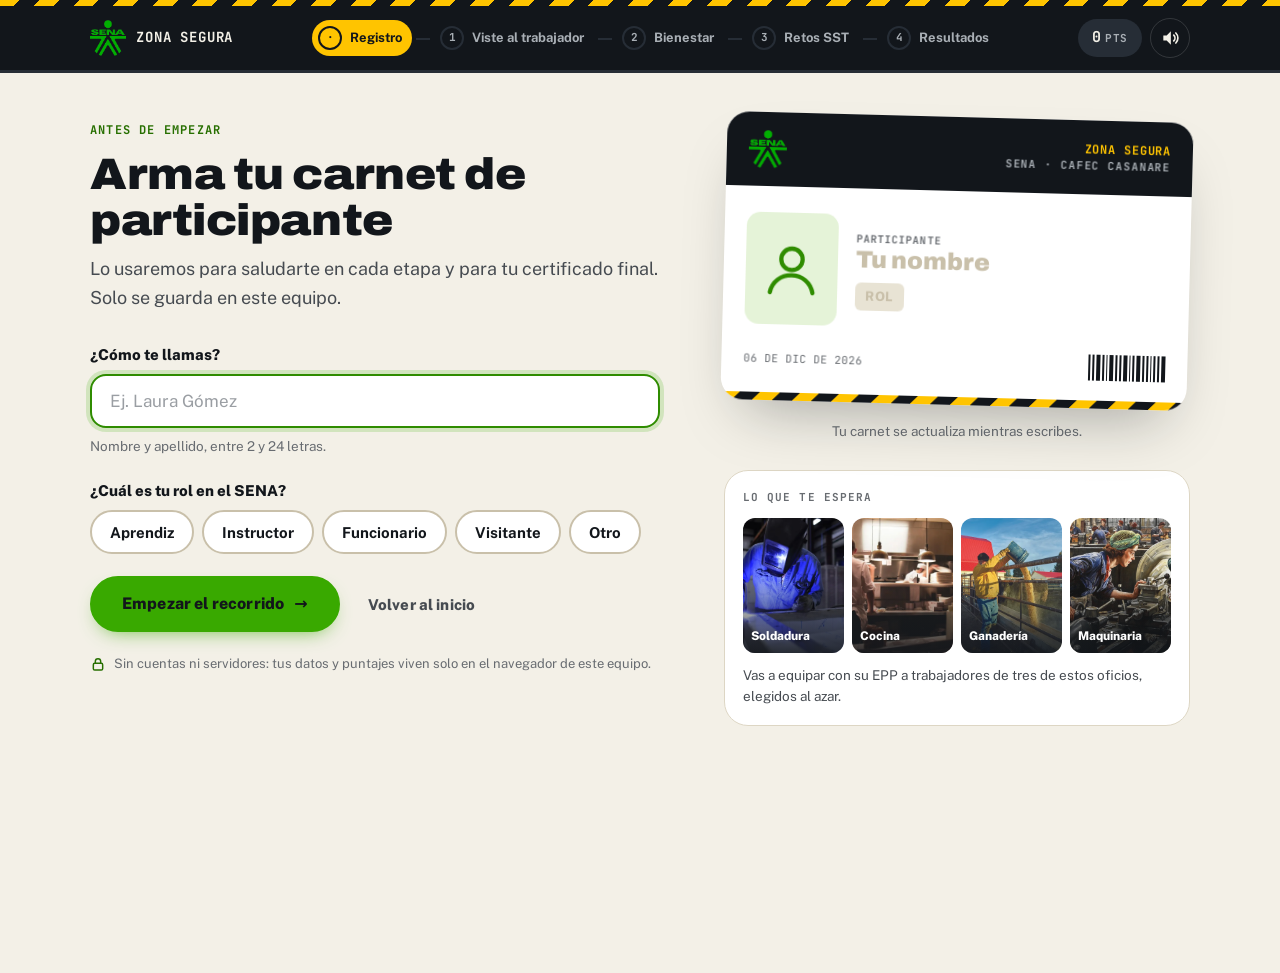
==== commit 264cd41b: "feat: fotos de dominio público y fin de las imágenes encimadas - 10 fotos CC0 (Openverse) optimizada" ====
--- a/games/elegir.html
+++ b/games/elegir.html
@@ -21,21 +21,21 @@
 
       <div class="choices">
         <a class="card choice" href="vocal-hero.html">
-          <div class="choice__art" aria-hidden="true"><div class="bars"><i></i><i></i><i></i><i></i><i></i><i></i><i></i><i></i><i></i></div></div>
+          <div class="choice__art has-photo" aria-hidden="true"><img class="art-photo" src="../assets/images/fotos/voz.webp" alt="" style="object-position:60% 30%"><span class="art-badge"><span class="bars bars--mini"><i></i><i></i><i></i><i></i><i></i><i></i><i></i></span>Con micrófono</span></div>
           <div class="choice__body">
             <h2 class="h2">Vocal Hero</h2>
-            <p>10 ejercicios cortos para calentar y cuidar tu voz. La barra solo avanza cuando el micrófono te escucha.</p>
-            <div class="choice__meta"><span class="chip chip--yellow">🎤 Usa micrófono</span><span class="chip">~4 min</span></div>
+            <p>6 ejercicios cortos para calentar y cuidar tu voz. La barra solo avanza cuando el micrófono te escucha.</p>
+            <div class="choice__meta"><span class="chip chip--yellow">🎤 Usa micrófono</span><span class="chip">~2 min</span></div>
             <span class="choice__go">Elegir Vocal Hero <svg viewBox="0 0 24 24" fill="none" stroke="currentColor" stroke-width="2.4" stroke-linecap="round" stroke-linejoin="round" aria-hidden="true"><path d="M5 12h14M13 6l6 6-6 6"/></svg></span>
           </div>
         </a>
 
         <a class="card choice" href="respiracion-guiada.html">
-          <div class="choice__art" aria-hidden="true"><div class="breath-art"></div></div>
+          <div class="choice__art has-photo" aria-hidden="true"><img class="art-photo" src="../assets/images/fotos/respiracion.webp" alt="" style="object-position:30% 40%"><span class="art-badge"><span class="breath-art breath-art--mini"></span>Sin micrófono</span></div>
           <div class="choice__body">
             <h2 class="h2">Respiración guiada</h2>
-            <p>5 ciclos de respiración cuadrada 4-4-6-2 para bajar el estrés antes de los retos finales.</p>
-            <div class="choice__meta"><span class="chip chip--green">🌿 Sin micrófono</span><span class="chip">80 segundos</span></div>
+            <p>3 ciclos de respiración cuadrada 4-4-6-2 para bajar el estrés antes de los retos finales.</p>
+            <div class="choice__meta"><span class="chip chip--green">🌿 Sin micrófono</span><span class="chip">48 segundos</span></div>
             <span class="choice__go">Elegir Respiración <svg viewBox="0 0 24 24" fill="none" stroke="currentColor" stroke-width="2.4" stroke-linecap="round" stroke-linejoin="round" aria-hidden="true"><path d="M5 12h14M13 6l6 6-6 6"/></svg></span>
           </div>
         </a>
--- a/css/app.css
+++ b/css/app.css
@@ -287,6 +287,21 @@
 .topbar__compact-label span { color: var(--text-inverse-2); font-family: var(--font-mono); font-weight: 700; font-size: 11px; letter-spacing: 0.08em; display: block; }
 
 .topbar__tools { display: flex; align-items: center; gap: 8px; flex-shrink: 0; }
+.topbar__skip {
+  display: inline-flex; align-items: center; gap: 7px;
+  min-height: 38px; padding: 0 14px;
+  border: 1px solid var(--ink-3); border-radius: var(--r-pill);
+  background: transparent; color: var(--text-inverse-2);
+  font: 700 13px/1 var(--font-body); cursor: pointer;
+  transition: background 0.2s, color 0.2s, border-color 0.2s;
+}
+.topbar__skip svg { width: 15px; height: 15px; }
+.topbar__skip:hover { background: var(--ink-3); color: var(--text-inverse); border-color: var(--line-strong); }
+.topbar__skip:focus-visible { outline: none; box-shadow: 0 0 0 3px var(--ink), 0 0 0 5px var(--yellow); }
+@media (max-width: 560px) {
+  .topbar__skip { padding: 0 11px; }
+  .topbar__skip span { position: absolute; width: 1px; height: 1px; overflow: hidden; clip: rect(0 0 0 0); }
+}
 .score-pill {
   display: inline-flex; align-items: baseline; gap: 4px;
   padding: 7px 14px;
@@ -342,6 +357,32 @@
   place-items: center;
   color: var(--text-inverse);
 }
+/* Arte con fotografía (fotos CC0 en assets/images/fotos) */
+.art-photo { position: absolute; inset: 0; width: 100%; height: 100%; object-fit: cover; }
+.has-photo::before {
+  content: ''; position: absolute; inset: 0; z-index: 1; pointer-events: none;
+  background: linear-gradient(180deg, rgba(18, 22, 27, 0) 35%, rgba(18, 22, 27, 0.82) 100%);
+}
+.has-photo { place-items: end start; }
+.art-badge {
+  position: relative; z-index: 2;
+  margin: 16px;
+  display: inline-flex; align-items: center; gap: 12px;
+  padding: 10px 16px 10px 12px;
+  border-radius: var(--r-pill);
+  background: rgba(18, 22, 27, 0.78);
+  border: 1px solid rgba(255, 255, 255, 0.12);
+  -webkit-backdrop-filter: blur(8px);
+  backdrop-filter: blur(8px);
+  color: var(--text-inverse);
+  font-size: 13.5px; font-weight: 700;
+}
+.art-badge small { display: block; font-weight: 400; font-size: 12px; color: var(--text-inverse-2); }
+.art-credit {
+  position: absolute; z-index: 2; right: 12px; bottom: 10px;
+  font-family: var(--font-mono); font-size: 10px; letter-spacing: 0.06em; color: rgba(243, 240, 231, 0.6);
+}
+
 .how {
   list-style: none; padding: 0;
   display: grid; gap: 12px;
--- a/css/bienestar.css
+++ b/css/bienestar.css
@@ -12,7 +12,7 @@
 }
 .choice:hover { transform: translateY(-4px); box-shadow: var(--shadow-md); border-color: var(--line-strong); }
 .choice:focus-visible { border-radius: var(--r-lg); }
-.choice__art { height: 180px; background: var(--ink); display: grid; place-items: center; position: relative; overflow: hidden; }
+.choice__art { height: 220px; background: var(--ink); display: grid; place-items: center; position: relative; overflow: hidden; }
 .choice__body { padding: 24px 26px 26px; display: flex; flex-direction: column; gap: 10px; flex: 1; }
 .choice__body p { color: var(--text-2); }
 .choice__meta { display: flex; gap: 8px; flex-wrap: wrap; margin-top: auto; padding-top: 8px; }
@@ -35,7 +35,7 @@
 .breath-art { width: 120px; height: 120px; border-radius: 50%; background: radial-gradient(circle at 35% 30%, #9be36a, var(--green) 55%, var(--green-strong)); animation: breath-art 8s ease-in-out infinite; box-shadow: 0 0 0 14px rgba(57, 169, 0, 0.15), 0 0 0 30px rgba(57, 169, 0, 0.07); }
 @keyframes breath-art { 0%, 100% { transform: scale(0.62); } 40%, 55% { transform: scale(1); } }
 
-@media (max-width: 760px) { .choices { grid-template-columns: 1fr; } .choice__art { height: 130px; } }
+@media (max-width: 760px) { .choices { grid-template-columns: 1fr; } .choice__art { height: 170px; } }
 
 /* ==========================================================
    Vocal Hero
@@ -151,3 +151,9 @@
 .phases-legend span { font-size: 13px; font-weight: 700; color: var(--text-2); }
 .phases-legend { padding: 0; }
 @media (max-width: 480px) { .phases-legend { grid-template-columns: repeat(2, 1fr); } }
+
+/* Versiones mini para las insignias sobre foto */
+.bars--mini { height: 22px; gap: 3px; }
+.bars--mini i { width: 4px; border-radius: 2px; }
+.breath-art--mini { width: 24px; height: 24px; flex-shrink: 0; box-shadow: 0 0 0 4px rgba(57, 169, 0, 0.25); }
+.choice__art.has-photo { display: grid; place-items: end start; }
